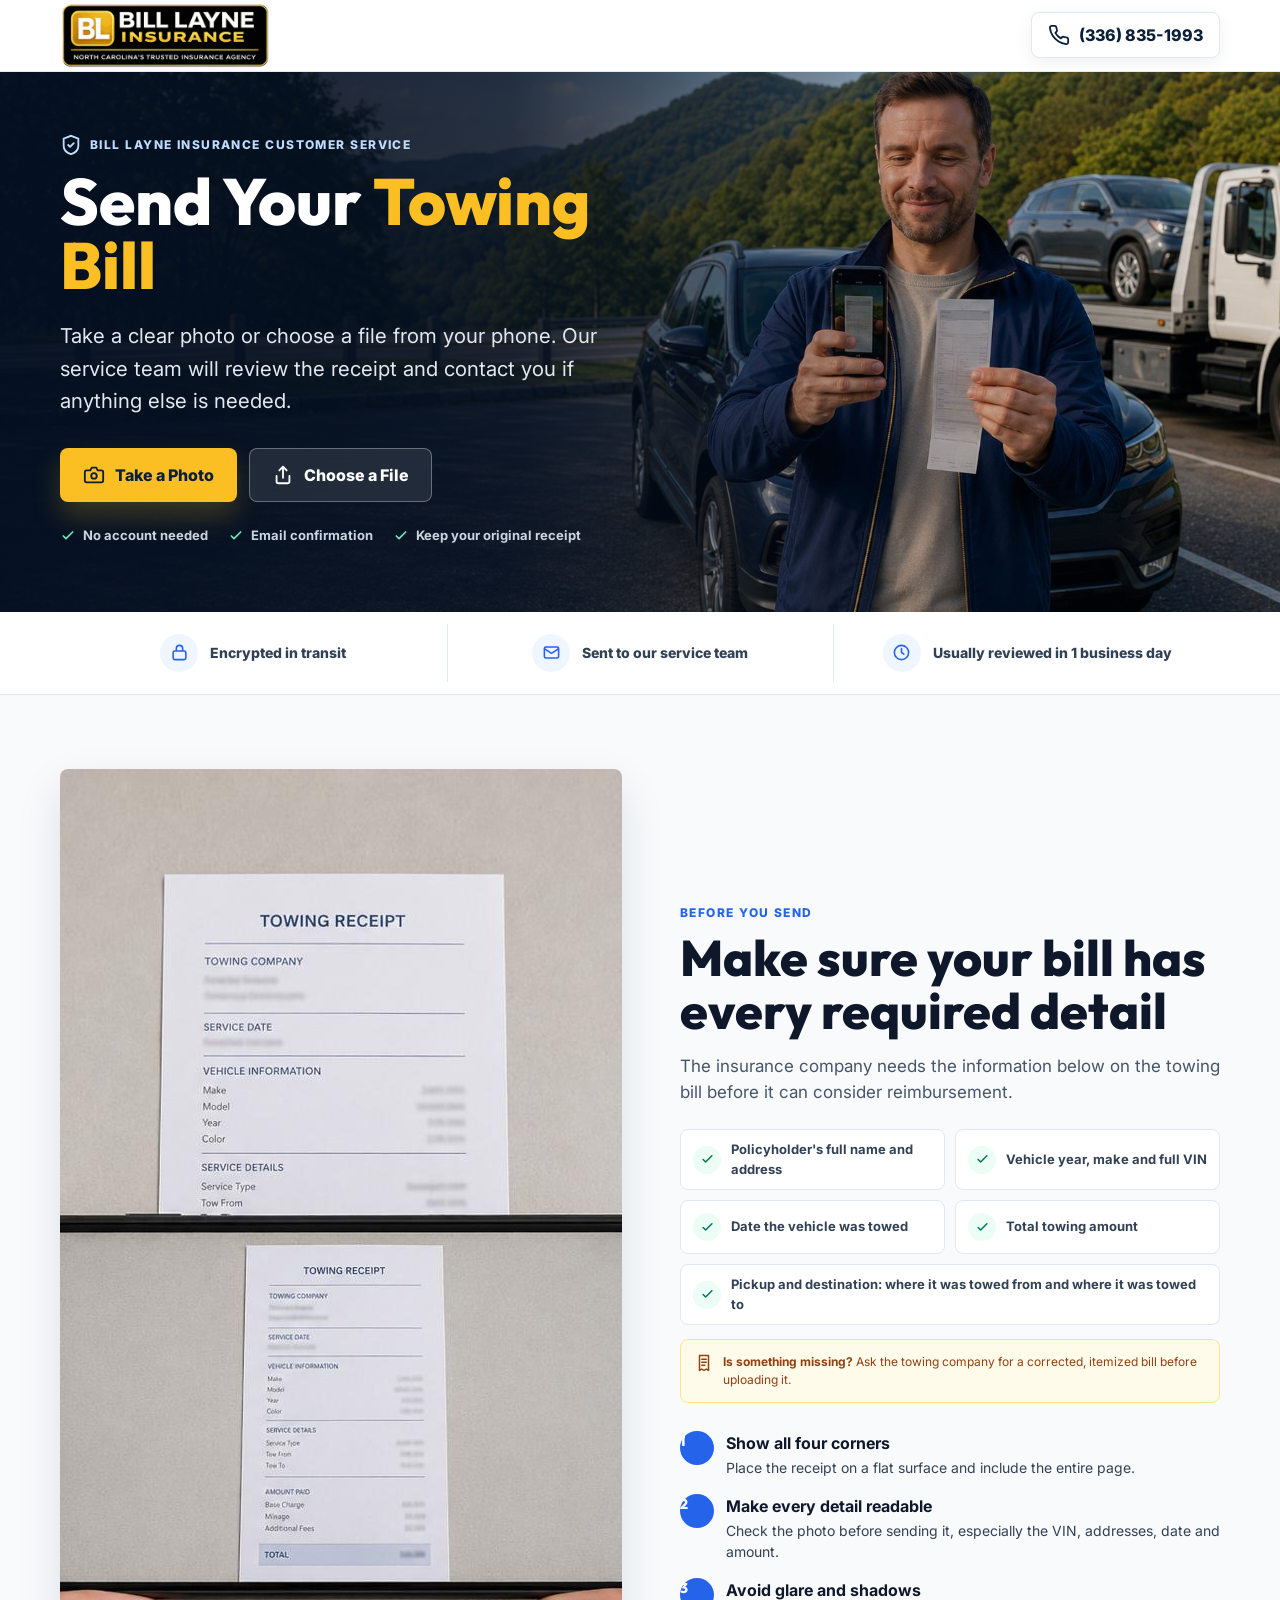
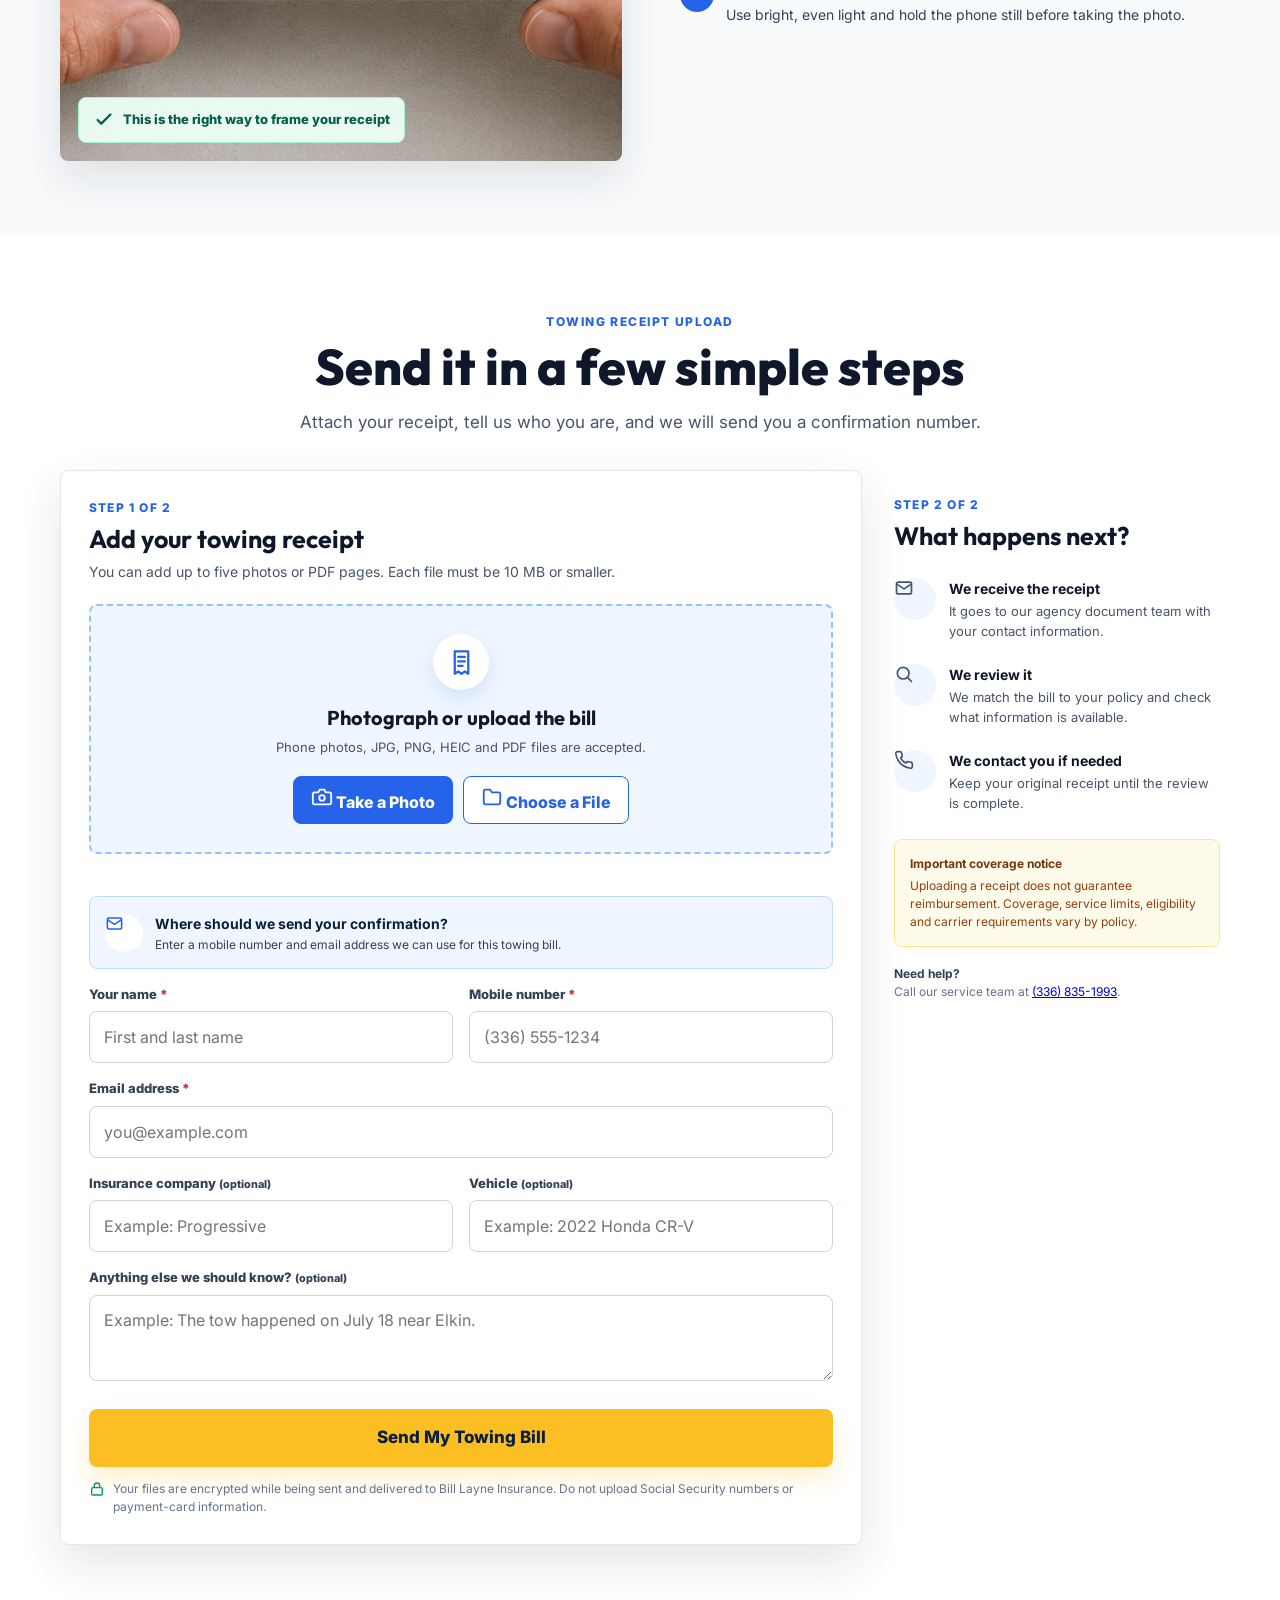
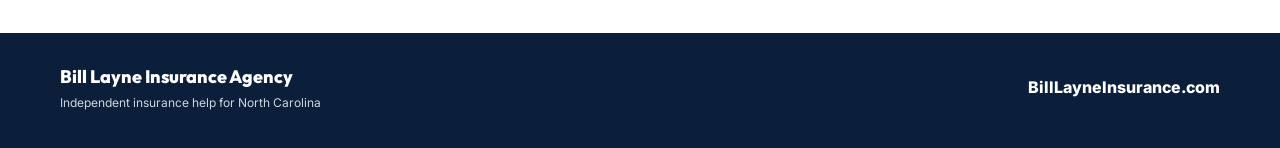
==== towing/index.html @ 33636aaa "Add towing receipt upload page" ====
<!DOCTYPE html>
<html lang="en">
<head>
  <meta charset="UTF-8">
  <meta name="viewport" content="width=device-width, initial-scale=1, viewport-fit=cover">
  <title>Send Your Towing Bill | Bill Layne Insurance</title>
  <meta name="description" content="Take a photo or upload your towing receipt for Bill Layne Insurance to review. No account needed, and you will receive a confirmation number.">
  <meta name="robots" content="noindex,follow">
  <link rel="canonical" href="https://www.sendbilldocs.com/towing/">
  <meta name="theme-color" content="#0b1f3a">
  <meta property="og:title" content="Send Your Towing Bill | Bill Layne Insurance">
  <meta property="og:description" content="Photograph or upload your towing receipt for agency review.">
  <meta property="og:image" content="https://www.sendbilldocs.com/assets/tow-hero-desktop-2026.jpg">
  <meta property="og:url" content="https://www.sendbilldocs.com/towing/">
  <meta property="og:type" content="website">
  <link rel="preconnect" href="https://fonts.googleapis.com">
  <link rel="preconnect" href="https://fonts.gstatic.com" crossorigin>
  <link href="https://fonts.googleapis.com/css2?family=Inter:wght@400;500;600;700;800&family=Outfit:wght@600;700;800&display=swap" rel="stylesheet">
  <link rel="preload" as="image" href="../assets/tow-hero-desktop-2026.jpg" media="(min-width: 721px)">
  <link rel="preload" as="image" href="../assets/tow-hero-mobile-2026.jpg" media="(max-width: 720px)">
  <script async src="https://www.googletagmanager.com/gtag/js?id=G-N37THY37CR"></script>
  <script>
    window.dataLayer = window.dataLayer || [];
    function gtag(){dataLayer.push(arguments);}
    gtag('js', new Date());
    gtag('config', 'G-N37THY37CR', { anonymize_ip: true });
  </script>
  <style>
    :root {
      --navy: #0b1f3a;
      --navy-2: #102f5d;
      --blue: #2563eb;
      --blue-dark: #1d4ed8;
      --blue-soft: #eff6ff;
      --gold: #fbbf24;
      --green: #059669;
      --green-soft: #ecfdf5;
      --red: #dc2626;
      --slate-950: #0f172a;
      --slate-800: #1e293b;
      --slate-700: #334155;
      --slate-600: #475569;
      --slate-500: #64748b;
      --slate-300: #cbd5e1;
      --slate-200: #e2e8f0;
      --slate-100: #f1f5f9;
      --slate-50: #f8fafc;
      --white: #ffffff;
      --radius: 8px;
      --shadow: 0 18px 45px rgba(15, 23, 42, .11);
    }

    * { box-sizing: border-box; }
    html { scroll-behavior: smooth; }
    body {
      margin: 0;
      color: var(--slate-950);
      background: var(--white);
      font-family: Inter, Arial, sans-serif;
      line-height: 1.5;
      -webkit-font-smoothing: antialiased;
    }
    body.is-uploading { overflow: hidden; }
    button, input, textarea { font: inherit; }
    button, a { -webkit-tap-highlight-color: transparent; }
    img { max-width: 100%; }
    .shell { width: min(1160px, calc(100% - 40px)); margin: 0 auto; }
    .icon { width: 22px; height: 22px; flex: 0 0 auto; }
    .eyebrow {
      display: inline-flex;
      align-items: center;
      gap: 8px;
      margin: 0 0 14px;
      color: #bfdbfe;
      font-size: 12px;
      font-weight: 800;
      letter-spacing: .12em;
      text-transform: uppercase;
    }

    .site-header {
      position: relative;
      z-index: 20;
      height: 72px;
      display: flex;
      align-items: center;
      background: rgba(255,255,255,.98);
      border-bottom: 1px solid rgba(226,232,240,.9);
    }
    .header-inner { display: flex; align-items: center; justify-content: space-between; gap: 20px; }
    .brand { display: inline-flex; align-items: center; text-decoration: none; }
    .brand img { display: block; width: 210px; height: auto; }
    .header-help {
      display: inline-flex;
      align-items: center;
      gap: 9px;
      min-height: 46px;
      padding: 0 16px;
      color: var(--navy);
      background: var(--white);
      border: 1px solid var(--slate-200);
      border-radius: var(--radius);
      box-shadow: 0 5px 18px rgba(15,23,42,.06);
      font-weight: 800;
      text-decoration: none;
    }

    .hero {
      position: relative;
      min-height: 520px;
      display: flex;
      align-items: center;
      color: var(--white);
      isolation: isolate;
      overflow: hidden;
      background: var(--navy) url('../assets/tow-hero-desktop-2026.jpg') center center / cover no-repeat;
    }
    .hero::before {
      content: "";
      position: absolute;
      inset: 0;
      z-index: -1;
      background: linear-gradient(90deg, rgba(4,16,35,.94) 0%, rgba(4,16,35,.80) 40%, rgba(4,16,35,.22) 68%, rgba(4,16,35,.06) 100%);
    }
    .hero-copy { width: min(620px, 56%); padding: 62px 0 66px; }
    .hero h1 {
      margin: 0;
      max-width: 620px;
      font-family: Outfit, Inter, sans-serif;
      font-size: clamp(44px, 5.1vw, 72px);
      line-height: .98;
      letter-spacing: 0;
      font-weight: 800;
    }
    .hero h1 span { color: var(--gold); }
    .hero-lead {
      max-width: 590px;
      margin: 22px 0 0;
      color: #e2e8f0;
      font-size: clamp(17px, 1.6vw, 21px);
      line-height: 1.6;
    }
    .hero-actions { display: flex; gap: 12px; flex-wrap: wrap; margin-top: 30px; }
    .button {
      min-height: 54px;
      display: inline-flex;
      align-items: center;
      justify-content: center;
      gap: 10px;
      padding: 0 22px;
      border: 1px solid transparent;
      border-radius: var(--radius);
      font-weight: 800;
      text-decoration: none;
      cursor: pointer;
      transition: transform .18s ease, background .18s ease, box-shadow .18s ease;
    }
    .button:hover { transform: translateY(-2px); }
    .button-primary { color: var(--navy); background: var(--gold); box-shadow: 0 14px 28px rgba(251,191,36,.22); }
    .button-primary:hover { background: #fcd34d; }
    .button-secondary { color: var(--white); background: rgba(255,255,255,.1); border-color: rgba(255,255,255,.32); backdrop-filter: blur(10px); }
    .hero-assurance { display: flex; flex-wrap: wrap; gap: 9px 20px; margin-top: 24px; color: #cbd5e1; font-size: 13px; font-weight: 700; }
    .hero-assurance span { display: inline-flex; align-items: center; gap: 7px; }
    .hero-assurance .icon { width: 16px; height: 16px; color: #6ee7b7; }

    .trust-strip { background: var(--white); border-bottom: 1px solid var(--slate-200); }
    .trust-row { min-height: 82px; display: grid; grid-template-columns: repeat(3, 1fr); align-items: center; }
    .trust-item { display: flex; align-items: center; justify-content: center; gap: 12px; padding: 10px 24px; color: var(--slate-700); font-size: 14px; font-weight: 800; }
    .trust-item + .trust-item { border-left: 1px solid var(--slate-200); }
    .trust-icon { width: 38px; height: 38px; display: grid; place-items: center; color: var(--blue); background: var(--blue-soft); border-radius: 50%; }
    .trust-icon .icon { width: 19px; height: 19px; }

    .guide { padding: 74px 0; background: var(--slate-50); }
    .guide-grid { display: grid; grid-template-columns: 1.02fr .98fr; gap: 58px; align-items: center; }
    .guide-media { position: relative; }
    .guide-media img { display: block; width: 100%; aspect-ratio: 8 / 5; object-fit: cover; border-radius: var(--radius); box-shadow: var(--shadow); }
    .guide-badge { position: absolute; left: 18px; bottom: 18px; display: inline-flex; align-items: center; gap: 8px; padding: 11px 14px; color: #065f46; background: rgba(236,253,245,.96); border: 1px solid #a7f3d0; border-radius: var(--radius); font-weight: 800; font-size: 13px; }
    .section-kicker { margin: 0 0 10px; color: var(--blue); font-size: 12px; font-weight: 800; letter-spacing: .12em; text-transform: uppercase; }
    .section-title { margin: 0; font-family: Outfit, Inter, sans-serif; font-size: clamp(34px, 4vw, 50px); line-height: 1.05; font-weight: 800; letter-spacing: 0; }
    .section-copy { margin: 17px 0 0; color: var(--slate-600); font-size: 17px; }
    .check-list { list-style: none; display: grid; gap: 14px; margin: 26px 0 0; padding: 0; }
    .check-list li { display: grid; grid-template-columns: 34px 1fr; gap: 12px; align-items: start; color: var(--slate-700); }
    .check-number { width: 34px; height: 34px; display: grid; place-items: center; color: var(--white); background: var(--blue); border-radius: 50%; font-family: Outfit, sans-serif; font-weight: 800; }
    .check-list strong { display: block; color: var(--slate-950); font-size: 16px; }
    .check-list span { display: block; margin-top: 2px; font-size: 14px; }
    .receipt-requirements { display: grid; grid-template-columns: 1fr 1fr; gap: 10px; margin: 24px 0 0; }
    .requirement {
      display: grid;
      grid-template-columns: 28px 1fr;
      gap: 10px;
      align-items: center;
      min-height: 54px;
      padding: 10px 12px;
      color: var(--slate-700);
      background: var(--white);
      border: 1px solid var(--slate-200);
      border-radius: var(--radius);
      font-size: 13px;
      font-weight: 700;
    }
    .requirement:last-child { grid-column: 1 / -1; }
    .requirement-check { width: 28px; height: 28px; display: grid; place-items: center; color: #047857; background: var(--green-soft); border-radius: 50%; }
    .requirement-check .icon { width: 15px; height: 15px; }
    .missing-detail-note { display: flex; gap: 10px; align-items: flex-start; margin-top: 14px; padding: 13px 14px; color: #92400e; background: #fffbeb; border: 1px solid #fde68a; border-radius: var(--radius); font-size: 12px; }
    .missing-detail-note .icon { width: 18px; height: 18px; flex: 0 0 auto; margin-top: 1px; }

    .upload-section { padding: 78px 0 88px; background: var(--white); scroll-margin-top: 16px; }
    .upload-heading { max-width: 730px; margin: 0 auto 34px; text-align: center; }
    .upload-layout { display: grid; grid-template-columns: minmax(0, 1fr) 330px; gap: 28px; align-items: start; }
    .upload-card { padding: 28px; background: var(--white); border: 1px solid var(--slate-200); border-radius: var(--radius); box-shadow: var(--shadow); }
    .step-label { margin: 0 0 8px; color: var(--blue); font-size: 12px; font-weight: 800; letter-spacing: .1em; text-transform: uppercase; }
    .upload-card h3, .next-panel h3 { margin: 0; font-family: Outfit, sans-serif; font-size: 25px; line-height: 1.15; }
    .upload-card-intro { margin: 8px 0 22px; color: var(--slate-600); font-size: 14px; }
    .upload-zone {
      position: relative;
      min-height: 228px;
      display: grid;
      place-items: center;
      padding: 28px;
      text-align: center;
      background: var(--blue-soft);
      border: 2px dashed #93c5fd;
      border-radius: var(--radius);
      transition: border-color .18s ease, background .18s ease;
    }
    .upload-zone.is-dragging { border-color: var(--blue); background: #dbeafe; }
    .upload-zone.has-files { background: var(--green-soft); border-color: #6ee7b7; }
    .upload-symbol { width: 56px; height: 56px; display: grid; place-items: center; margin: 0 auto 13px; color: var(--blue); background: var(--white); border-radius: 50%; box-shadow: 0 8px 20px rgba(37,99,235,.14); }
    .upload-symbol .icon { width: 27px; height: 27px; }
    .upload-zone strong { display: block; font-family: Outfit, sans-serif; font-size: 20px; }
    .upload-zone p { margin: 5px 0 0; color: var(--slate-600); font-size: 13px; }
    .upload-buttons { display: flex; justify-content: center; gap: 10px; flex-wrap: wrap; margin-top: 18px; }
    .upload-option { min-height: 48px; padding: 0 17px; border: 1px solid var(--blue); border-radius: var(--radius); color: var(--white); background: var(--blue); font-weight: 800; cursor: pointer; }
    .upload-option.secondary { color: var(--blue); background: var(--white); }
    .native-file { position: absolute; width: 1px; height: 1px; overflow: hidden; clip: rect(0,0,0,0); white-space: nowrap; }
    .file-list { display: grid; gap: 10px; margin-top: 14px; }
    .file-row { display: grid; grid-template-columns: 62px minmax(0,1fr) auto; gap: 12px; align-items: center; padding: 10px; background: var(--slate-50); border: 1px solid var(--slate-200); border-radius: var(--radius); }
    .file-preview { width: 62px; height: 54px; object-fit: cover; background: var(--slate-200); border-radius: 5px; }
    .file-preview.file-generic { display: grid; place-items: center; color: var(--blue); }
    .file-preview.file-generic .icon { width: 25px; height: 25px; }
    .file-info { min-width: 0; }
    .file-name { overflow: hidden; color: var(--slate-800); font-size: 13px; font-weight: 800; text-overflow: ellipsis; white-space: nowrap; }
    .file-size { margin-top: 2px; color: var(--slate-500); font-size: 12px; }
    .remove-file { width: 38px; height: 38px; display: grid; place-items: center; color: var(--red); background: var(--white); border: 1px solid #fecaca; border-radius: var(--radius); cursor: pointer; }
    .remove-file .icon { width: 17px; height: 17px; }
    .field-grid { display: grid; grid-template-columns: 1fr 1fr; gap: 16px; margin-top: 28px; }
    .contact-heading { grid-column: 1 / -1; display: flex; gap: 12px; align-items: center; padding: 14px 15px; color: var(--slate-700); background: var(--blue-soft); border: 1px solid #bfdbfe; border-radius: var(--radius); }
    .contact-heading-icon { width: 38px; height: 38px; display: grid; place-items: center; flex: 0 0 auto; color: var(--blue); background: var(--white); border-radius: 50%; }
    .contact-heading-icon .icon { width: 19px; height: 19px; }
    .contact-heading strong { display: block; color: var(--navy); font-size: 14px; }
    .contact-heading span { display: block; margin-top: 2px; font-size: 12px; }
    .field.wide { grid-column: 1 / -1; }
    .field label { display: block; margin-bottom: 7px; color: var(--slate-700); font-size: 13px; font-weight: 800; }
    .field label span { color: var(--red); }
    .field input, .field textarea {
      width: 100%;
      min-height: 52px;
      padding: 12px 14px;
      color: var(--slate-950);
      background: var(--white);
      border: 1px solid var(--slate-300);
      border-radius: var(--radius);
      font-size: 16px;
      outline: none;
    }
    .field textarea { min-height: 86px; resize: vertical; }
    .field input:focus, .field textarea:focus { border-color: var(--blue); box-shadow: 0 0 0 4px rgba(37,99,235,.12); }
    .field input[aria-invalid="true"] { border-color: var(--red); }
    .field-error { display: none; margin-top: 5px; color: var(--red); font-size: 12px; font-weight: 700; }
    .field-error.show { display: block; }
    .honeypot { position: absolute !important; left: -9999px !important; opacity: 0 !important; pointer-events: none !important; }
    .submit-button { width: 100%; min-height: 58px; margin-top: 22px; color: var(--navy); background: var(--gold); border: 0; border-radius: var(--radius); font-size: 17px; font-weight: 800; cursor: pointer; box-shadow: 0 12px 25px rgba(251,191,36,.23); }
    .submit-button:disabled { opacity: .55; cursor: not-allowed; box-shadow: none; }
    .form-note { display: flex; gap: 8px; align-items: flex-start; margin: 13px 0 0; color: var(--slate-500); font-size: 12px; }
    .form-note .icon { width: 16px; height: 16px; color: var(--green); margin-top: 1px; }
    .next-panel { padding: 26px 0 0 4px; }
    .next-list { display: grid; gap: 20px; margin-top: 25px; }
    .next-item { display: grid; grid-template-columns: 42px 1fr; gap: 13px; }
    .next-icon { width: 42px; height: 42px; display: grid; place-items: center; color: var(--blue); background: var(--blue-soft); border-radius: 50%; }
    .next-icon .icon { width: 20px; height: 20px; }
    .next-item strong { display: block; color: var(--slate-950); font-size: 14px; }
    .next-item span { display: block; margin-top: 3px; color: var(--slate-600); font-size: 13px; }
    .coverage-notice { margin-top: 26px; padding: 15px; color: #92400e; background: #fffbeb; border: 1px solid #fde68a; border-radius: var(--radius); font-size: 12px; }
    .coverage-notice strong { display: block; margin-bottom: 4px; color: #78350f; }
    .privacy-note { margin-top: 18px; color: var(--slate-500); font-size: 12px; }
    .privacy-note strong { color: var(--slate-700); }

    .site-footer { padding: 30px 0 36px; color: #cbd5e1; background: var(--navy); }
    .footer-inner { display: flex; align-items: center; justify-content: space-between; gap: 22px; }
    .footer-brand { color: var(--white); font-family: Outfit, sans-serif; font-size: 18px; font-weight: 800; }
    .footer-meta { margin-top: 4px; font-size: 12px; }
    .footer-link { color: var(--white); font-weight: 800; text-decoration: none; }

    .status-overlay { position: fixed; inset: 0; z-index: 80; display: none; place-items: center; padding: 20px; background: rgba(3,12,28,.82); backdrop-filter: blur(6px); }
    .status-overlay.active { display: grid; }
    .status-card { width: min(500px, 100%); padding: 34px 26px; text-align: center; background: var(--white); border-radius: var(--radius); box-shadow: 0 28px 70px rgba(0,0,0,.3); }
    .status-mark { width: 68px; height: 68px; display: grid; place-items: center; margin: 0 auto 18px; color: var(--white); background: var(--blue); border-radius: 50%; }
    .status-overlay.active .status-mark:not(.success) { animation: statusPulse 1.25s ease-in-out infinite; }
    .status-mark.success { background: var(--green); }
    .status-mark .icon { width: 32px; height: 32px; }
    .status-card h2 { margin: 0; font-family: Outfit, sans-serif; font-size: 30px; }
    .status-card p { margin: 10px 0 0; color: var(--slate-600); }
    .confirmation { display: none; margin: 20px 0 0; padding: 13px; color: var(--slate-700); background: var(--slate-100); border-radius: var(--radius); font-size: 13px; }
    .confirmation strong { display: block; margin-top: 3px; color: var(--navy); font-size: 19px; letter-spacing: .04em; }
    .status-actions { display: none; gap: 10px; margin-top: 20px; }
    .status-actions .button { flex: 1; min-height: 50px; }
    .status-actions .button-secondary { color: var(--blue); background: var(--white); border-color: var(--slate-300); }

    @keyframes statusPulse {
      0%, 100% { transform: scale(1); box-shadow: 0 0 0 0 rgba(37,99,235,.25); }
      50% { transform: scale(1.06); box-shadow: 0 0 0 14px rgba(37,99,235,0); }
    }

    @media (prefers-reduced-motion: reduce) {
      .status-overlay.active .status-mark:not(.success) { animation: none; }
    }

    @media (max-width: 900px) {
      .guide-grid { gap: 34px; }
      .upload-layout { grid-template-columns: minmax(0, 1fr) 280px; }
    }

    @media (max-width: 720px) {
      .shell { width: min(100% - 28px, 620px); }
      .site-header { height: 64px; }
      .brand img { width: 174px; }
      .header-help { width: 44px; min-height: 44px; padding: 0; justify-content: center; }
      .header-help span { display: none; }
      .hero {
        min-height: 548px;
        align-items: flex-end;
        background-image: url('../assets/tow-hero-mobile-2026.jpg');
        background-position: center 34%;
      }
      .hero::before { background: linear-gradient(180deg, rgba(4,16,35,.02) 22%, rgba(4,16,35,.43) 48%, rgba(4,16,35,.96) 78%, rgba(4,16,35,1) 100%); }
      .hero-copy { width: 100%; padding: 234px 0 28px; }
      .eyebrow { margin-bottom: 9px; font-size: 10px; }
      .hero h1 { max-width: 390px; font-size: clamp(38px, 11vw, 48px); line-height: 1; }
      .hero-lead { margin-top: 12px; font-size: 15px; line-height: 1.45; }
      .hero-actions { display: grid; grid-template-columns: 1fr 1fr; gap: 9px; margin-top: 18px; }
      .hero-actions .button { min-height: 50px; padding: 0 10px; font-size: 14px; }
      .hero-assurance { gap: 7px 14px; margin-top: 15px; font-size: 11px; }
      .trust-row { min-height: 72px; }
      .trust-item { padding: 9px 8px; font-size: 10px; line-height: 1.25; text-align: center; }
      .trust-item { flex-direction: column; gap: 5px; }
      .trust-icon { width: 30px; height: 30px; }
      .trust-icon .icon { width: 16px; height: 16px; }
      .guide { padding: 52px 0; }
      .guide-grid { grid-template-columns: 1fr; gap: 31px; }
      .guide-copy { order: -1; }
      .section-title { font-size: 35px; }
      .section-copy { font-size: 15px; }
      .receipt-requirements { grid-template-columns: 1fr; }
      .requirement:last-child { grid-column: auto; }
      .guide-badge { left: 10px; right: 10px; bottom: 10px; justify-content: center; font-size: 11px; }
      .upload-section { padding: 54px 0 66px; }
      .upload-layout { grid-template-columns: 1fr; }
      .upload-card { padding: 20px 16px; }
      .upload-zone { min-height: 248px; padding: 24px 13px; }
      .upload-buttons { display: grid; width: 100%; }
      .upload-option { width: 100%; min-height: 52px; }
      .field-grid { grid-template-columns: 1fr; }
      .field.wide { grid-column: auto; }
      .next-panel { padding: 5px 2px 0; }
      .footer-inner { align-items: flex-start; flex-direction: column; }
      .status-actions { grid-template-columns: 1fr; }
    }

    @media (max-width: 390px) {
      .hero { min-height: 570px; }
      .hero-copy { padding-top: 245px; }
      .hero h1 { font-size: 38px; }
      .hero-actions { grid-template-columns: 1fr; }
      .hero-assurance span:last-child { display: none; }
      .trust-item { font-size: 9px; }
    }

    @media (prefers-reduced-motion: reduce) {
      html { scroll-behavior: auto; }
      *, *::before, *::after { transition-duration: .01ms !important; animation-duration: .01ms !important; animation-iteration-count: 1 !important; }
    }
  </style>
</head>
<body>
  <header class="site-header">
    <div class="shell header-inner">
      <a class="brand" href="https://www.billlayneinsurance.com" aria-label="Bill Layne Insurance home">
        <img src="../assets/bill-layne-logo.png" width="420" height="96" alt="Bill Layne Insurance Agency">
      </a>
      <a class="header-help" href="tel:3368351993" aria-label="Call Bill Layne Insurance at 336-835-1993">
        <svg class="icon" aria-hidden="true"><use href="#i-phone"></use></svg>
        <span>(336) 835-1993</span>
      </a>
    </div>
  </header>

  <main>
    <section class="hero" aria-labelledby="page-title">
      <div class="shell">
        <div class="hero-copy">
          <p class="eyebrow"><svg class="icon" aria-hidden="true"><use href="#i-shield"></use></svg> Bill Layne Insurance customer service</p>
          <h1 id="page-title">Send Your <span>Towing Bill</span></h1>
          <p class="hero-lead">Take a clear photo or choose a file from your phone. Our service team will review the receipt and contact you if anything else is needed.</p>
          <div class="hero-actions">
            <button class="button button-primary" type="button" data-open-camera>
              <svg class="icon" aria-hidden="true"><use href="#i-camera"></use></svg>
              Take a Photo
            </button>
            <button class="button button-secondary" type="button" data-open-files>
              <svg class="icon" aria-hidden="true"><use href="#i-upload"></use></svg>
              Choose a File
            </button>
          </div>
          <div class="hero-assurance" aria-label="Upload benefits">
            <span><svg class="icon" aria-hidden="true"><use href="#i-check"></use></svg>No account needed</span>
            <span><svg class="icon" aria-hidden="true"><use href="#i-check"></use></svg>Email confirmation</span>
            <span><svg class="icon" aria-hidden="true"><use href="#i-check"></use></svg>Keep your original receipt</span>
          </div>
        </div>
      </div>
    </section>

    <section class="trust-strip" aria-label="Service assurances">
      <div class="shell trust-row">
        <div class="trust-item"><span class="trust-icon"><svg class="icon" aria-hidden="true"><use href="#i-lock"></use></svg></span><span>Encrypted in transit</span></div>
        <div class="trust-item"><span class="trust-icon"><svg class="icon" aria-hidden="true"><use href="#i-mail"></use></svg></span><span>Sent to our service team</span></div>
        <div class="trust-item"><span class="trust-icon"><svg class="icon" aria-hidden="true"><use href="#i-clock"></use></svg></span><span>Usually reviewed in 1 business day</span></div>
      </div>
    </section>

    <section class="guide" aria-labelledby="photo-guide-title">
      <div class="shell guide-grid">
        <div class="guide-media">
          <img src="../assets/tow-receipt-photo-guide-2026.jpg" width="1586" height="992" loading="lazy" decoding="async" alt="Phone positioned to photograph an entire towing receipt clearly">
          <div class="guide-badge"><svg class="icon" aria-hidden="true"><use href="#i-check"></use></svg> This is the right way to frame your receipt</div>
        </div>
        <div class="guide-copy">
          <p class="section-kicker">Before you send</p>
          <h2 class="section-title" id="photo-guide-title">Make sure your bill has every required detail</h2>
          <p class="section-copy">The insurance company needs the information below on the towing bill before it can consider reimbursement.</p>
          <div class="receipt-requirements" aria-label="Required towing bill information">
            <div class="requirement"><span class="requirement-check"><svg class="icon" aria-hidden="true"><use href="#i-check"></use></svg></span><span>Policyholder's full name and address</span></div>
            <div class="requirement"><span class="requirement-check"><svg class="icon" aria-hidden="true"><use href="#i-check"></use></svg></span><span>Vehicle year, make and full VIN</span></div>
            <div class="requirement"><span class="requirement-check"><svg class="icon" aria-hidden="true"><use href="#i-check"></use></svg></span><span>Date the vehicle was towed</span></div>
            <div class="requirement"><span class="requirement-check"><svg class="icon" aria-hidden="true"><use href="#i-check"></use></svg></span><span>Total towing amount</span></div>
            <div class="requirement"><span class="requirement-check"><svg class="icon" aria-hidden="true"><use href="#i-check"></use></svg></span><span>Pickup and destination: where it was towed from and where it was towed to</span></div>
          </div>
          <div class="missing-detail-note"><svg class="icon" aria-hidden="true"><use href="#i-receipt"></use></svg><span><strong>Is something missing?</strong> Ask the towing company for a corrected, itemized bill before uploading it.</span></div>
          <ol class="check-list">
            <li><span class="check-number">1</span><span><strong>Show all four corners</strong><span>Place the receipt on a flat surface and include the entire page.</span></span></li>
            <li><span class="check-number">2</span><span><strong>Make every detail readable</strong><span>Check the photo before sending it, especially the VIN, addresses, date and amount.</span></span></li>
            <li><span class="check-number">3</span><span><strong>Avoid glare and shadows</strong><span>Use bright, even light and hold the phone still before taking the photo.</span></span></li>
          </ol>
        </div>
      </div>
    </section>

    <section class="upload-section" id="upload" aria-labelledby="upload-title">
      <div class="shell">
        <div class="upload-heading">
          <p class="section-kicker">Towing receipt upload</p>
          <h2 class="section-title" id="upload-title">Send it in a few simple steps</h2>
          <p class="section-copy">Attach your receipt, tell us who you are, and we will send you a confirmation number.</p>
        </div>

        <div class="upload-layout">
          <form class="upload-card" id="towForm" novalidate>
            <p class="step-label">Step 1 of 2</p>
            <h3>Add your towing receipt</h3>
            <p class="upload-card-intro">You can add up to five photos or PDF pages. Each file must be 10 MB or smaller.</p>

            <div class="upload-zone" id="uploadZone">
              <div>
                <span class="upload-symbol"><svg class="icon" aria-hidden="true"><use href="#i-receipt"></use></svg></span>
                <strong id="uploadHeading">Photograph or upload the bill</strong>
                <p id="uploadDescription">Phone photos, JPG, PNG, HEIC and PDF files are accepted.</p>
                <div class="upload-buttons">
                  <button class="upload-option" type="button" data-open-camera><svg class="icon" aria-hidden="true"><use href="#i-camera"></use></svg> Take a Photo</button>
                  <button class="upload-option secondary" type="button" data-open-files><svg class="icon" aria-hidden="true"><use href="#i-folder"></use></svg> Choose a File</button>
                </div>
              </div>
            </div>
            <input class="native-file" id="cameraInput" type="file" accept="image/*,.heic,.heif,image/heic,image/heif" capture="environment">
            <input class="native-file" id="fileInput" type="file" accept="image/*,.pdf,.heic,.heif,image/heic,image/heif" multiple>
            <div class="file-list" id="fileList" aria-live="polite"></div>
            <div class="field-error" id="fileError">Please take a photo or choose at least one file.</div>

            <div class="field-grid">
              <div class="contact-heading">
                <span class="contact-heading-icon"><svg class="icon" aria-hidden="true"><use href="#i-mail"></use></svg></span>
                <span><strong>Where should we send your confirmation?</strong><span>Enter a mobile number and email address we can use for this towing bill.</span></span>
              </div>
              <div class="field">
                <label for="fullName">Your name <span>*</span></label>
                <input id="fullName" name="fullName" type="text" autocomplete="name" placeholder="First and last name" required>
                <div class="field-error" data-error-for="fullName">Please enter your name.</div>
              </div>
              <div class="field">
                <label for="phone">Mobile number <span>*</span></label>
                <input id="phone" name="phone" type="tel" inputmode="tel" autocomplete="tel" placeholder="(336) 555-1234" required>
                <div class="field-error" data-error-for="phone">Please enter a phone number.</div>
              </div>
              <div class="field wide">
                <label for="email">Email address <span>*</span></label>
                <input id="email" name="email" type="email" inputmode="email" autocomplete="email" placeholder="you@example.com" required>
                <div class="field-error" data-error-for="email">Please enter a valid email address.</div>
              </div>
              <div class="field">
                <label for="carrier">Insurance company <small>(optional)</small></label>
                <input id="carrier" name="carrier" type="text" autocomplete="off" placeholder="Example: Progressive">
              </div>
              <div class="field">
                <label for="vehicle">Vehicle <small>(optional)</small></label>
                <input id="vehicle" name="vehicle" type="text" autocomplete="off" placeholder="Example: 2022 Honda CR-V">
              </div>
              <div class="field wide">
                <label for="notes">Anything else we should know? <small>(optional)</small></label>
                <textarea id="notes" name="notes" placeholder="Example: The tow happened on July 18 near Elkin."></textarea>
              </div>
              <div class="honeypot" aria-hidden="true">
                <label for="website">Leave this field blank</label>
                <input id="website" name="website" type="text" tabindex="-1" autocomplete="off">
              </div>
            </div>

            <button class="submit-button" id="submitButton" type="submit">Send My Towing Bill</button>
            <p class="form-note"><svg class="icon" aria-hidden="true"><use href="#i-lock"></use></svg><span>Your files are encrypted while being sent and delivered to Bill Layne Insurance. Do not upload Social Security numbers or payment-card information.</span></p>
          </form>

          <aside class="next-panel" aria-labelledby="next-title">
            <p class="step-label">Step 2 of 2</p>
            <h3 id="next-title">What happens next?</h3>
            <div class="next-list">
              <div class="next-item"><span class="next-icon"><svg class="icon" aria-hidden="true"><use href="#i-mail"></use></svg></span><span><strong>We receive the receipt</strong><span>It goes to our agency document team with your contact information.</span></span></div>
              <div class="next-item"><span class="next-icon"><svg class="icon" aria-hidden="true"><use href="#i-search"></use></svg></span><span><strong>We review it</strong><span>We match the bill to your policy and check what information is available.</span></span></div>
              <div class="next-item"><span class="next-icon"><svg class="icon" aria-hidden="true"><use href="#i-phone"></use></svg></span><span><strong>We contact you if needed</strong><span>Keep your original receipt until the review is complete.</span></span></div>
            </div>
            <div class="coverage-notice"><strong>Important coverage notice</strong>Uploading a receipt does not guarantee reimbursement. Coverage, service limits, eligibility and carrier requirements vary by policy.</div>
            <p class="privacy-note"><strong>Need help?</strong><br>Call our service team at <a href="tel:3368351993">(336) 835-1993</a>.</p>
          </aside>
        </div>
      </div>
    </section>
  </main>

  <footer class="site-footer">
    <div class="shell footer-inner">
      <div><div class="footer-brand">Bill Layne Insurance Agency</div><div class="footer-meta">Independent insurance help for North Carolina</div></div>
      <a class="footer-link" href="https://www.billlayneinsurance.com">BillLayneInsurance.com</a>
    </div>
  </footer>

  <div class="status-overlay" id="statusOverlay" role="dialog" aria-modal="true" aria-labelledby="statusTitle" aria-live="polite">
    <div class="status-card">
      <span class="status-mark" id="statusMark"><svg class="icon" aria-hidden="true"><use href="#i-upload"></use></svg></span>
      <h2 id="statusTitle">Sending your towing bill</h2>
      <p id="statusText"><strong>Please wait for your confirmation.</strong><br>Do not close or leave this page while your files are being uploaded.</p>
      <div class="confirmation" id="confirmationBox">Your confirmation number<strong id="confirmationNumber"></strong></div>
      <div class="status-actions" id="statusActions">
        <button class="button button-primary" id="closeConfirmation" type="button">Back to Page</button>
        <button class="button button-secondary" id="sendAnother" type="button">Send Another Receipt</button>
        <a class="button button-secondary" href="tel:3368351993">Call Us</a>
      </div>
    </div>
  </div>

  <svg width="0" height="0" style="position:absolute" aria-hidden="true">
    <symbol id="i-phone" viewBox="0 0 24 24"><path d="M22 16.92v3a2 2 0 0 1-2.18 2 19.8 19.8 0 0 1-8.63-3.07 19.5 19.5 0 0 1-6-6A19.8 19.8 0 0 1 2.12 4.18 2 2 0 0 1 4.11 2h3a2 2 0 0 1 2 1.72c.12.9.33 1.78.62 2.63a2 2 0 0 1-.45 2.11L8 9.73a16 16 0 0 0 6 6l1.27-1.27a2 2 0 0 1 2.11-.45c.85.29 1.73.5 2.63.62A2 2 0 0 1 22 16.92Z" fill="none" stroke="currentColor" stroke-width="2" stroke-linecap="round" stroke-linejoin="round"/></symbol>
    <symbol id="i-shield" viewBox="0 0 24 24"><path d="M20 13c0 5-3.5 7.5-8 9-4.5-1.5-8-4-8-9V5l8-3 8 3v8Z" fill="none" stroke="currentColor" stroke-width="2"/><path d="m9 12 2 2 4-4" fill="none" stroke="currentColor" stroke-width="2" stroke-linecap="round" stroke-linejoin="round"/></symbol>
    <symbol id="i-camera" viewBox="0 0 24 24"><path d="M14.5 4 16 7h4a2 2 0 0 1 2 2v9a2 2 0 0 1-2 2H4a2 2 0 0 1-2-2V9a2 2 0 0 1 2-2h4l1.5-3h5Z" fill="none" stroke="currentColor" stroke-width="2" stroke-linejoin="round"/><circle cx="12" cy="13" r="3" fill="none" stroke="currentColor" stroke-width="2"/></symbol>
    <symbol id="i-upload" viewBox="0 0 24 24"><path d="M12 3v12m0-12-4 4m4-4 4 4M5 13v6a2 2 0 0 0 2 2h10a2 2 0 0 0 2-2v-6" fill="none" stroke="currentColor" stroke-width="2" stroke-linecap="round" stroke-linejoin="round"/></symbol>
    <symbol id="i-check" viewBox="0 0 24 24"><path d="m5 12 4 4L19 6" fill="none" stroke="currentColor" stroke-width="2.5" stroke-linecap="round" stroke-linejoin="round"/></symbol>
    <symbol id="i-lock" viewBox="0 0 24 24"><rect x="4" y="10" width="16" height="11" rx="2" fill="none" stroke="currentColor" stroke-width="2"/><path d="M8 10V7a4 4 0 0 1 8 0v3" fill="none" stroke="currentColor" stroke-width="2"/></symbol>
    <symbol id="i-mail" viewBox="0 0 24 24"><rect x="3" y="5" width="18" height="14" rx="2" fill="none" stroke="currentColor" stroke-width="2"/><path d="m3 7 9 6 9-6" fill="none" stroke="currentColor" stroke-width="2" stroke-linejoin="round"/></symbol>
    <symbol id="i-clock" viewBox="0 0 24 24"><circle cx="12" cy="12" r="9" fill="none" stroke="currentColor" stroke-width="2"/><path d="M12 7v5l3 2" fill="none" stroke="currentColor" stroke-width="2" stroke-linecap="round"/></symbol>
    <symbol id="i-receipt" viewBox="0 0 24 24"><path d="M6 2h12v20l-3-2-3 2-3-2-3 2V2Z" fill="none" stroke="currentColor" stroke-width="2" stroke-linejoin="round"/><path d="M9 7h6M9 11h6M9 15h4" fill="none" stroke="currentColor" stroke-width="2" stroke-linecap="round"/></symbol>
    <symbol id="i-folder" viewBox="0 0 24 24"><path d="M3 6a2 2 0 0 1 2-2h5l2 3h7a2 2 0 0 1 2 2v9a2 2 0 0 1-2 2H5a2 2 0 0 1-2-2V6Z" fill="none" stroke="currentColor" stroke-width="2" stroke-linejoin="round"/></symbol>
    <symbol id="i-file" viewBox="0 0 24 24"><path d="M6 2h8l4 4v16H6V2Z" fill="none" stroke="currentColor" stroke-width="2"/><path d="M14 2v5h5" fill="none" stroke="currentColor" stroke-width="2"/></symbol>
    <symbol id="i-trash" viewBox="0 0 24 24"><path d="M4 7h16M9 7V4h6v3m-9 0 1 14h10l1-14M10 11v6m4-6v6" fill="none" stroke="currentColor" stroke-width="2" stroke-linecap="round" stroke-linejoin="round"/></symbol>
    <symbol id="i-search" viewBox="0 0 24 24"><circle cx="11" cy="11" r="7" fill="none" stroke="currentColor" stroke-width="2"/><path d="m16 16 5 5" fill="none" stroke="currentColor" stroke-width="2" stroke-linecap="round"/></symbol>
  </svg>

  <script>
    const GOOGLE_SCRIPT_URL = 'https://script.google.com/macros/s/AKfycbxPiWW8Oo4U2OkTp6Ut38B06JaPVHuH4TnHHZeV6PWOv1kbz-AoYw2VV2qxTqGfU0UI/exec';
    const MAX_FILE_BYTES = 10 * 1024 * 1024;
    const MAX_FILES = 5;
    const PREVIEW_MODE = location.protocol === 'file:' || new URLSearchParams(location.search).get('preview') === '1';
    let selectedFiles = [];
    const formStartedAt = Date.now();

    const form = document.getElementById('towForm');
    const cameraInput = document.getElementById('cameraInput');
    const fileInput = document.getElementById('fileInput');
    const uploadZone = document.getElementById('uploadZone');
    const fileList = document.getElementById('fileList');
    const fileError = document.getElementById('fileError');
    const submitButton = document.getElementById('submitButton');

    function trackEvent(name, params) {
      if (typeof gtag === 'function') gtag('event', name, params || {});
    }

    document.querySelectorAll('[data-open-camera]').forEach(function(button) {
      button.addEventListener('click', function() {
        trackEvent('tow_camera_open');
        cameraInput.click();
      });
    });

    document.querySelectorAll('[data-open-files]').forEach(function(button) {
      button.addEventListener('click', function() {
        trackEvent('tow_file_picker_open');
        fileInput.click();
      });
    });

    cameraInput.addEventListener('change', function() {
      addFiles(cameraInput.files, 'camera');
      cameraInput.value = '';
    });
    fileInput.addEventListener('change', function() {
      addFiles(fileInput.files, 'file_picker');
      fileInput.value = '';
    });

    ['dragenter', 'dragover'].forEach(function(eventName) {
      uploadZone.addEventListener(eventName, function(event) {
        event.preventDefault();
        uploadZone.classList.add('is-dragging');
      });
    });
    ['dragleave', 'drop'].forEach(function(eventName) {
      uploadZone.addEventListener(eventName, function(event) {
        event.preventDefault();
        uploadZone.classList.remove('is-dragging');
      });
    });
    uploadZone.addEventListener('drop', function(event) { addFiles(event.dataTransfer.files, 'drag_drop'); });

    function addFiles(fileCollection, method) {
      const incoming = Array.from(fileCollection || []);
      if (!incoming.length) return;
      let rejected = '';

      incoming.forEach(function(file) {
        if (selectedFiles.length >= MAX_FILES) {
          rejected = 'You can send up to five files at a time.';
          return;
        }
        if (file.size > MAX_FILE_BYTES) {
          rejected = file.name + ' is larger than 10 MB.';
          return;
        }
        const duplicate = selectedFiles.some(function(existing) {
          return existing.name === file.name && existing.size === file.size && existing.lastModified === file.lastModified;
        });
        if (!duplicate) selectedFiles.push(file);
      });

      fileError.textContent = rejected || '';
      fileError.classList.toggle('show', Boolean(rejected));
      trackEvent('tow_file_selected', { method: method, file_count: selectedFiles.length });
      renderFiles();
      document.getElementById('upload').scrollIntoView({ behavior: 'smooth', block: 'start' });
    }

    function renderFiles() {
      fileList.innerHTML = '';
      uploadZone.classList.toggle('has-files', selectedFiles.length > 0);
      document.getElementById('uploadHeading').textContent = selectedFiles.length ? selectedFiles.length + (selectedFiles.length === 1 ? ' file ready' : ' files ready') : 'Photograph or upload the bill';
      document.getElementById('uploadDescription').textContent = selectedFiles.length ? 'Review the previews below or add another page.' : 'Phone photos, JPG, PNG, HEIC and PDF files are accepted.';

      selectedFiles.forEach(function(file, index) {
        const row = document.createElement('div');
        row.className = 'file-row';
        const isImage = file.type.startsWith('image/') && !/heic|heif/i.test(file.type + file.name);
        let preview;
        if (isImage) {
          preview = document.createElement('img');
          preview.className = 'file-preview';
          preview.alt = 'Preview of ' + file.name;
          preview.src = URL.createObjectURL(file);
          preview.onload = function() { URL.revokeObjectURL(preview.src); };
        } else {
          preview = document.createElement('span');
          preview.className = 'file-preview file-generic';
          preview.innerHTML = '<svg class="icon" aria-hidden="true"><use href="#i-file"></use></svg>';
        }
        const info = document.createElement('div');
        info.className = 'file-info';
        const safeName = document.createElement('div');
        safeName.className = 'file-name';
        safeName.textContent = file.name;
        const size = document.createElement('div');
        size.className = 'file-size';
        size.textContent = formatFileSize(file.size);
        info.append(safeName, size);
        const remove = document.createElement('button');
        remove.type = 'button';
        remove.className = 'remove-file';
        remove.setAttribute('aria-label', 'Remove ' + file.name);
        remove.innerHTML = '<svg class="icon" aria-hidden="true"><use href="#i-trash"></use></svg>';
        remove.addEventListener('click', function() {
          selectedFiles.splice(index, 1);
          renderFiles();
        });
        row.append(preview, info, remove);
        fileList.append(row);
      });
    }

    function formatFileSize(bytes) {
      if (bytes < 1024 * 1024) return Math.max(1, Math.round(bytes / 1024)) + ' KB';
      return (bytes / (1024 * 1024)).toFixed(1) + ' MB';
    }

    document.getElementById('phone').addEventListener('input', function(event) {
      const digits = event.target.value.replace(/\D/g, '').slice(0, 10);
      if (digits.length >= 7) event.target.value = '(' + digits.slice(0,3) + ') ' + digits.slice(3,6) + '-' + digits.slice(6);
      else if (digits.length >= 4) event.target.value = '(' + digits.slice(0,3) + ') ' + digits.slice(3);
      else event.target.value = digits;
    });

    function validateForm() {
      let valid = true;
      fileError.classList.remove('show');
      if (!selectedFiles.length) {
        fileError.textContent = 'Please take a photo or choose at least one file.';
        fileError.classList.add('show');
        valid = false;
      }

      ['fullName', 'phone', 'email'].forEach(function(id) {
        const input = document.getElementById(id);
        const error = document.querySelector('[data-error-for="' + id + '"]');
        let fieldValid = input.value.trim().length > 0;
        if (id === 'email') fieldValid = /^[^\s@]+@[^\s@]+\.[^\s@]+$/.test(input.value.trim());
        if (id === 'phone') fieldValid = input.value.replace(/\D/g, '').length >= 10;
        input.setAttribute('aria-invalid', fieldValid ? 'false' : 'true');
        error.classList.toggle('show', !fieldValid);
        if (!fieldValid) valid = false;
      });
      return valid;
    }

    function fileToBase64(file) {
      return new Promise(function(resolve, reject) {
        const reader = new FileReader();
        reader.onload = function() { resolve(String(reader.result).split(',')[1]); };
        reader.onerror = reject;
        reader.readAsDataURL(file);
      });
    }

    function confirmationNumber() {
      const now = new Date();
      const date = String(now.getFullYear()).slice(-2) + String(now.getMonth() + 1).padStart(2, '0') + String(now.getDate()).padStart(2, '0');
      return 'TOW-' + date + '-' + Math.random().toString(36).slice(2, 6).toUpperCase();
    }

    function showStatus() {
      const mark = document.getElementById('statusMark');
      mark.classList.remove('success');
      mark.innerHTML = '<svg class="icon" aria-hidden="true"><use href="#i-upload"></use></svg>';
      document.getElementById('statusTitle').textContent = 'Sending your towing bill';
      document.getElementById('statusText').innerHTML = '<strong>Please wait for your confirmation.</strong><br>Do not close or leave this page while your files are being uploaded.';
      document.getElementById('confirmationBox').style.display = 'none';
      document.getElementById('statusActions').style.display = 'none';
      form.setAttribute('aria-busy', 'true');
      document.body.classList.add('is-uploading');
      document.getElementById('statusOverlay').classList.add('active');
    }

    function showSuccess(reference) {
      const mark = document.getElementById('statusMark');
      mark.classList.add('success');
      mark.innerHTML = '<svg class="icon" aria-hidden="true"><use href="#i-check"></use></svg>';
      document.getElementById('statusTitle').textContent = PREVIEW_MODE ? 'Preview submission complete' : 'We received your towing bill';
      document.getElementById('statusText').textContent = PREVIEW_MODE ? 'No files were sent because this page is running locally.' : 'A confirmation email is on its way. Keep your original receipt while our team reviews the request.';
      document.getElementById('confirmationNumber').textContent = reference;
      document.getElementById('confirmationBox').style.display = 'block';
      document.getElementById('statusActions').style.display = 'grid';
      form.setAttribute('aria-busy', 'false');
      trackEvent('tow_upload_success', { preview_mode: PREVIEW_MODE });
    }

    form.addEventListener('submit', async function(event) {
      event.preventDefault();
      if (!validateForm()) {
        trackEvent('tow_upload_validation_error');
        const firstError = document.querySelector('[aria-invalid="true"]');
        if (firstError) firstError.scrollIntoView({ behavior: 'smooth', block: 'center' });
        else uploadZone.scrollIntoView({ behavior: 'smooth', block: 'center' });
        return;
      }
      if (document.getElementById('website').value || Date.now() - formStartedAt < 1800) return;

      submitButton.disabled = true;
      showStatus();
      const reference = confirmationNumber();
      trackEvent('tow_upload_submit', { file_count: selectedFiles.length });

      try {
        if (!PREVIEW_MODE) {
          const files = [];
          for (const file of selectedFiles) {
            files.push({ name: file.name, type: file.type, size: file.size, data: await fileToBase64(file) });
          }
          const carrier = document.getElementById('carrier').value.trim();
          const vehicle = document.getElementById('vehicle').value.trim();
          const customerNotes = document.getElementById('notes').value.trim();
          const notes = [carrier ? 'Insurance company: ' + carrier : '', vehicle ? 'Vehicle: ' + vehicle : '', customerNotes].filter(Boolean).join('\n');
          const payload = {
            name: document.getElementById('fullName').value.trim(),
            email: document.getElementById('email').value.trim(),
            phone: document.getElementById('phone').value.trim(),
            docType: 'Tow Bill',
            notes: notes,
            confirmationNumber: reference,
            files: files,
            timestamp: new Date().toISOString()
          };
          await fetch(GOOGLE_SCRIPT_URL, {
            method: 'POST',
            mode: 'no-cors',
            headers: { 'Content-Type': 'text/plain' },
            body: JSON.stringify(payload)
          });
        } else {
          await new Promise(function(resolve) { setTimeout(resolve, 850); });
        }
        showSuccess(reference);
      } catch (error) {
        console.error(error);
        trackEvent('tow_upload_error');
        document.body.classList.remove('is-uploading');
        document.getElementById('statusOverlay').classList.remove('active');
        form.setAttribute('aria-busy', 'false');
        submitButton.disabled = false;
        alert('We could not send the towing bill. Please try again or call (336) 835-1993.');
      }
    });

    document.getElementById('sendAnother').addEventListener('click', function() {
      selectedFiles = [];
      form.reset();
      renderFiles();
      submitButton.disabled = false;
      document.body.classList.remove('is-uploading');
      document.getElementById('statusOverlay').classList.remove('active');
      form.setAttribute('aria-busy', 'false');
      document.getElementById('statusMark').classList.remove('success');
      document.getElementById('statusMark').innerHTML = '<svg class="icon" aria-hidden="true"><use href="#i-upload"></use></svg>';
      document.getElementById('confirmationBox').style.display = 'none';
      document.getElementById('statusActions').style.display = 'none';
      document.getElementById('upload').scrollIntoView({ behavior: 'smooth', block: 'start' });
    });

    document.getElementById('closeConfirmation').addEventListener('click', function() {
      document.body.classList.remove('is-uploading');
      document.getElementById('statusOverlay').classList.remove('active');
      window.scrollTo({ top: 0, behavior: 'smooth' });
    });
  </script>
</body>
</html>
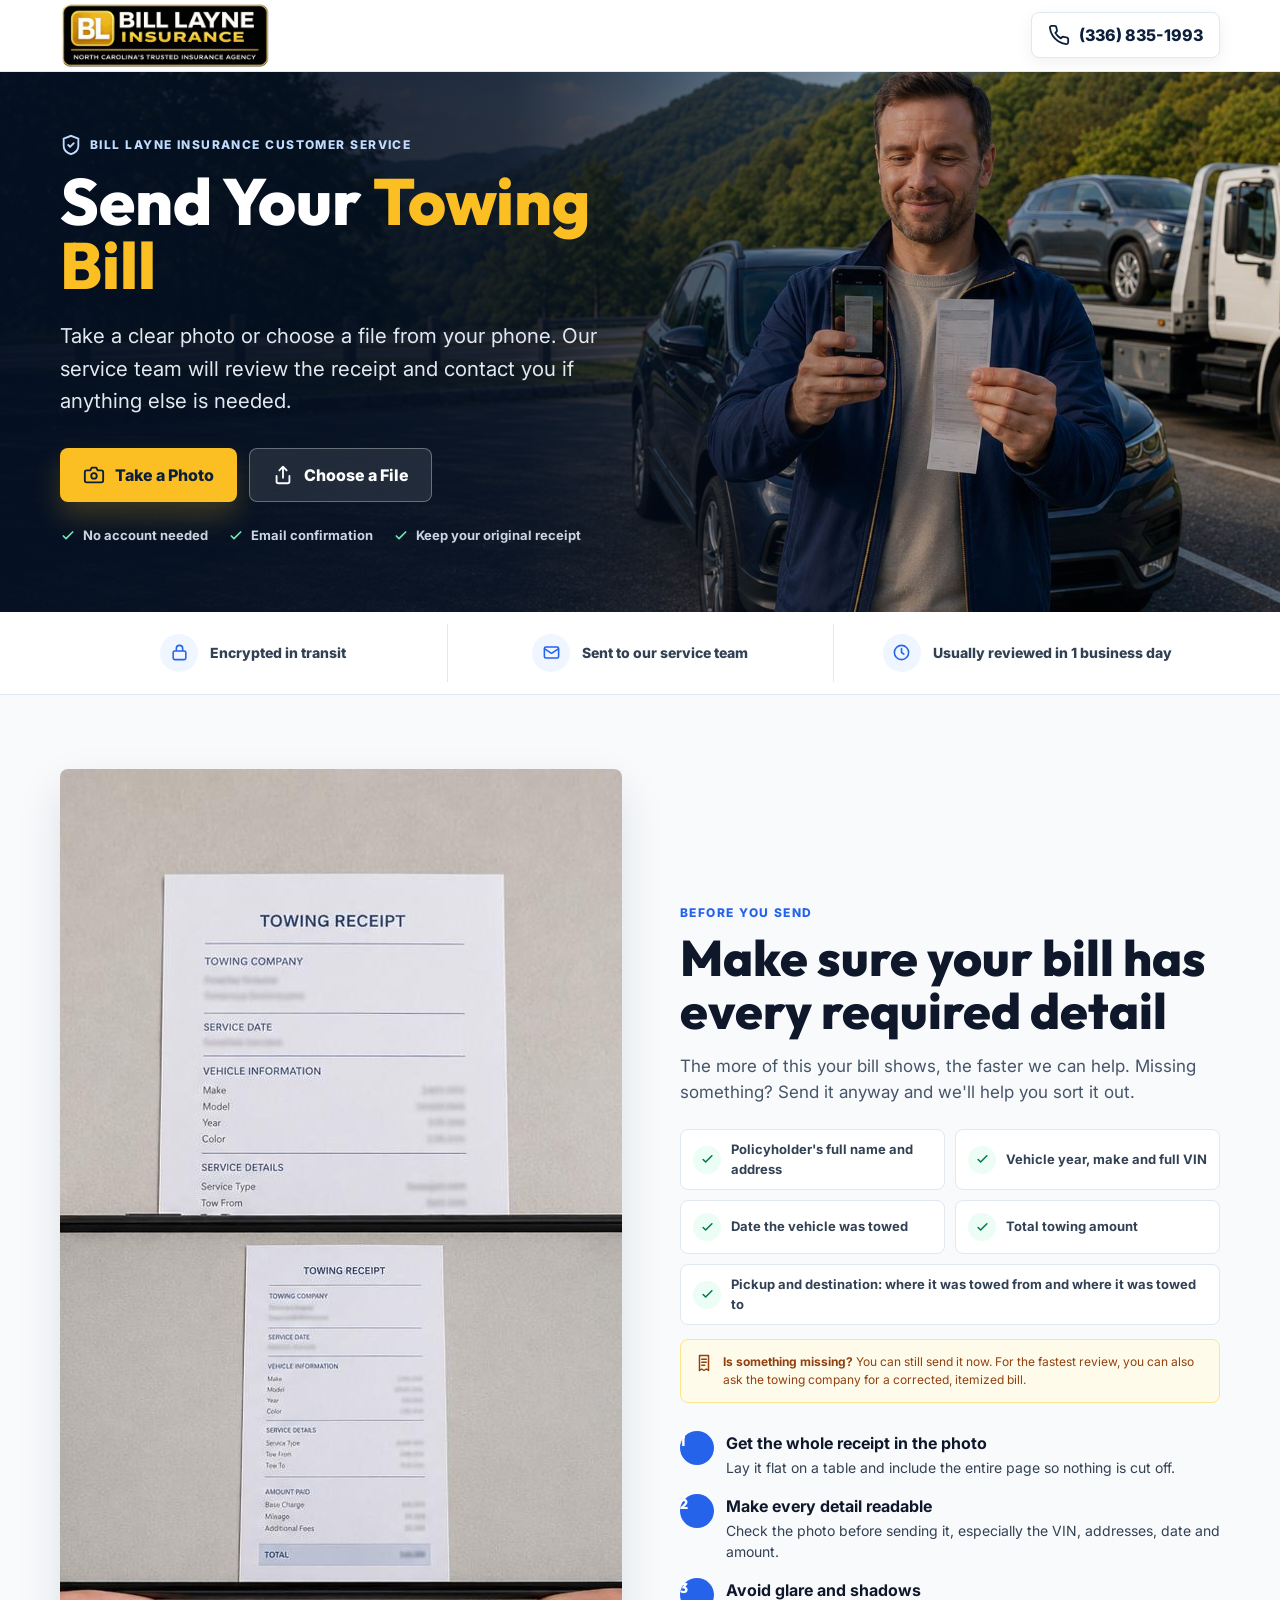
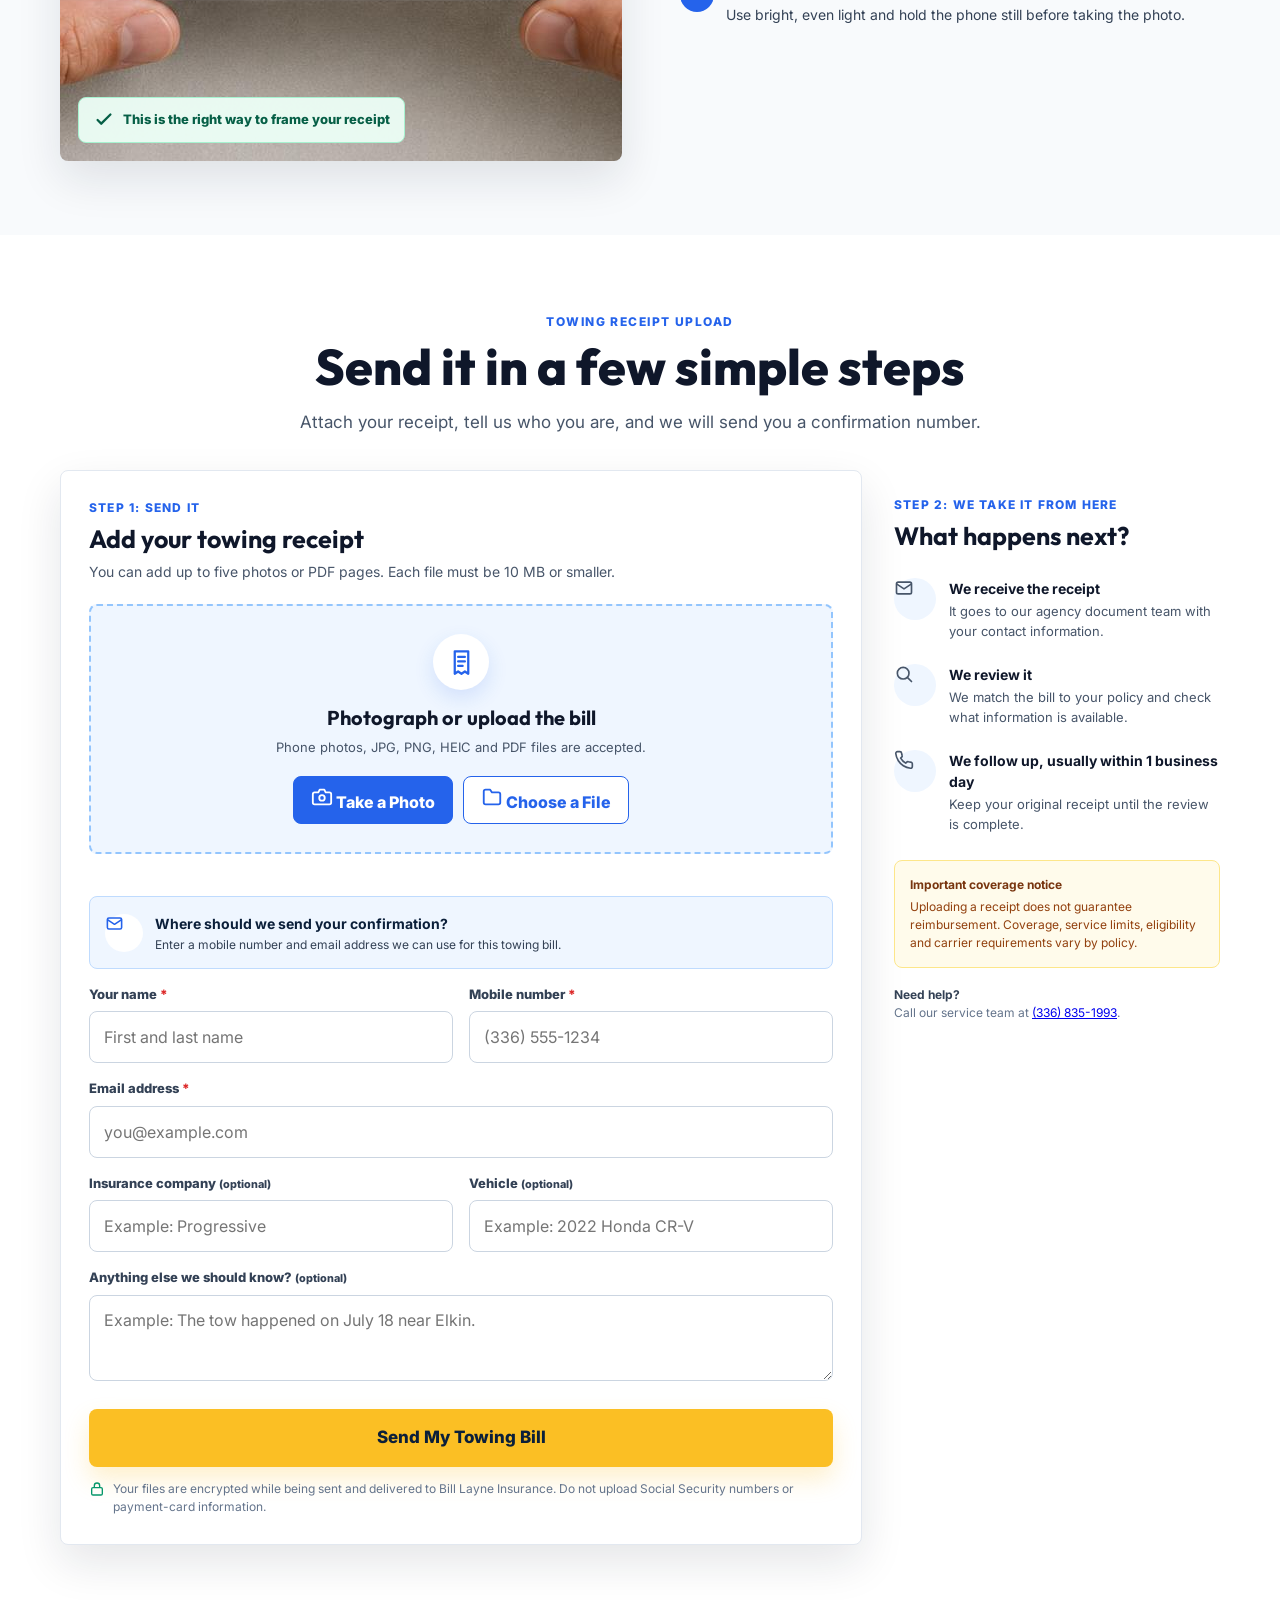
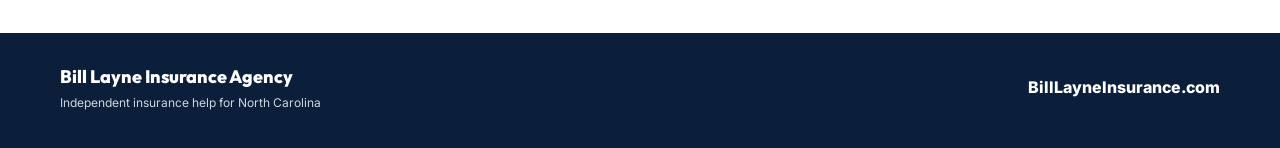
==== commit a9d39f0b: "Towing page: mobile-legible trust strip + warmer directions Mobile: - Trust strip was crammed 3-acro" ====
--- a/towing/index.html
+++ b/towing/index.html
@@ -335,16 +335,16 @@
       .hero::before { background: linear-gradient(180deg, rgba(4,16,35,.02) 22%, rgba(4,16,35,.43) 48%, rgba(4,16,35,.96) 78%, rgba(4,16,35,1) 100%); }
       .hero-copy { width: 100%; padding: 234px 0 28px; }
       .eyebrow { margin-bottom: 9px; font-size: 10px; }
-      .hero h1 { max-width: 390px; font-size: clamp(38px, 11vw, 48px); line-height: 1; }
+      .hero h1 { max-width: 390px; font-size: clamp(38px, 11vw, 48px); line-height: 1.05; }
       .hero-lead { margin-top: 12px; font-size: 15px; line-height: 1.45; }
       .hero-actions { display: grid; grid-template-columns: 1fr 1fr; gap: 9px; margin-top: 18px; }
       .hero-actions .button { min-height: 50px; padding: 0 10px; font-size: 14px; }
       .hero-assurance { gap: 7px 14px; margin-top: 15px; font-size: 11px; }
-      .trust-row { min-height: 72px; }
-      .trust-item { padding: 9px 8px; font-size: 10px; line-height: 1.25; text-align: center; }
-      .trust-item { flex-direction: column; gap: 5px; }
-      .trust-icon { width: 30px; height: 30px; }
-      .trust-icon .icon { width: 16px; height: 16px; }
+      .trust-row { grid-template-columns: 1fr; min-height: 0; padding: 6px 0; }
+      .trust-item { flex-direction: row; justify-content: flex-start; gap: 12px; padding: 12px 6px; font-size: 13px; line-height: 1.35; text-align: left; }
+      .trust-item + .trust-item { border-left: 0; border-top: 1px solid var(--slate-200); }
+      .trust-icon { width: 34px; height: 34px; }
+      .trust-icon .icon { width: 17px; height: 17px; }
       .guide { padding: 52px 0; }
       .guide-grid { grid-template-columns: 1fr; gap: 31px; }
       .guide-copy { order: -1; }
@@ -371,8 +371,6 @@
       .hero-copy { padding-top: 245px; }
       .hero h1 { font-size: 38px; }
       .hero-actions { grid-template-columns: 1fr; }
-      .hero-assurance span:last-child { display: none; }
-      .trust-item { font-size: 9px; }
     }
 
     @media (prefers-reduced-motion: reduce) {
@@ -437,7 +435,7 @@
         <div class="guide-copy">
           <p class="section-kicker">Before you send</p>
           <h2 class="section-title" id="photo-guide-title">Make sure your bill has every required detail</h2>
-          <p class="section-copy">The insurance company needs the information below on the towing bill before it can consider reimbursement.</p>
+          <p class="section-copy">The more of this your bill shows, the faster we can help. Missing something? Send it anyway and we'll help you sort it out.</p>
           <div class="receipt-requirements" aria-label="Required towing bill information">
             <div class="requirement"><span class="requirement-check"><svg class="icon" aria-hidden="true"><use href="#i-check"></use></svg></span><span>Policyholder's full name and address</span></div>
             <div class="requirement"><span class="requirement-check"><svg class="icon" aria-hidden="true"><use href="#i-check"></use></svg></span><span>Vehicle year, make and full VIN</span></div>
@@ -445,9 +443,9 @@
             <div class="requirement"><span class="requirement-check"><svg class="icon" aria-hidden="true"><use href="#i-check"></use></svg></span><span>Total towing amount</span></div>
             <div class="requirement"><span class="requirement-check"><svg class="icon" aria-hidden="true"><use href="#i-check"></use></svg></span><span>Pickup and destination: where it was towed from and where it was towed to</span></div>
           </div>
-          <div class="missing-detail-note"><svg class="icon" aria-hidden="true"><use href="#i-receipt"></use></svg><span><strong>Is something missing?</strong> Ask the towing company for a corrected, itemized bill before uploading it.</span></div>
+          <div class="missing-detail-note"><svg class="icon" aria-hidden="true"><use href="#i-receipt"></use></svg><span><strong>Is something missing?</strong> You can still send it now. For the fastest review, you can also ask the towing company for a corrected, itemized bill.</span></div>
           <ol class="check-list">
-            <li><span class="check-number">1</span><span><strong>Show all four corners</strong><span>Place the receipt on a flat surface and include the entire page.</span></span></li>
+            <li><span class="check-number">1</span><span><strong>Get the whole receipt in the photo</strong><span>Lay it flat on a table and include the entire page so nothing is cut off.</span></span></li>
             <li><span class="check-number">2</span><span><strong>Make every detail readable</strong><span>Check the photo before sending it, especially the VIN, addresses, date and amount.</span></span></li>
             <li><span class="check-number">3</span><span><strong>Avoid glare and shadows</strong><span>Use bright, even light and hold the phone still before taking the photo.</span></span></li>
           </ol>
@@ -465,7 +463,7 @@
 
         <div class="upload-layout">
           <form class="upload-card" id="towForm" novalidate>
-            <p class="step-label">Step 1 of 2</p>
+            <p class="step-label">Step 1: Send it</p>
             <h3>Add your towing receipt</h3>
             <p class="upload-card-intro">You can add up to five photos or PDF pages. Each file must be 10 MB or smaller.</p>
 
@@ -528,12 +526,12 @@
           </form>
 
           <aside class="next-panel" aria-labelledby="next-title">
-            <p class="step-label">Step 2 of 2</p>
+            <p class="step-label">Step 2: We take it from here</p>
             <h3 id="next-title">What happens next?</h3>
             <div class="next-list">
               <div class="next-item"><span class="next-icon"><svg class="icon" aria-hidden="true"><use href="#i-mail"></use></svg></span><span><strong>We receive the receipt</strong><span>It goes to our agency document team with your contact information.</span></span></div>
               <div class="next-item"><span class="next-icon"><svg class="icon" aria-hidden="true"><use href="#i-search"></use></svg></span><span><strong>We review it</strong><span>We match the bill to your policy and check what information is available.</span></span></div>
-              <div class="next-item"><span class="next-icon"><svg class="icon" aria-hidden="true"><use href="#i-phone"></use></svg></span><span><strong>We contact you if needed</strong><span>Keep your original receipt until the review is complete.</span></span></div>
+              <div class="next-item"><span class="next-icon"><svg class="icon" aria-hidden="true"><use href="#i-phone"></use></svg></span><span><strong>We follow up, usually within 1 business day</strong><span>Keep your original receipt until the review is complete.</span></span></div>
             </div>
             <div class="coverage-notice"><strong>Important coverage notice</strong>Uploading a receipt does not guarantee reimbursement. Coverage, service limits, eligibility and carrier requirements vary by policy.</div>
             <p class="privacy-note"><strong>Need help?</strong><br>Call our service team at <a href="tel:3368351993">(336) 835-1993</a>.</p>
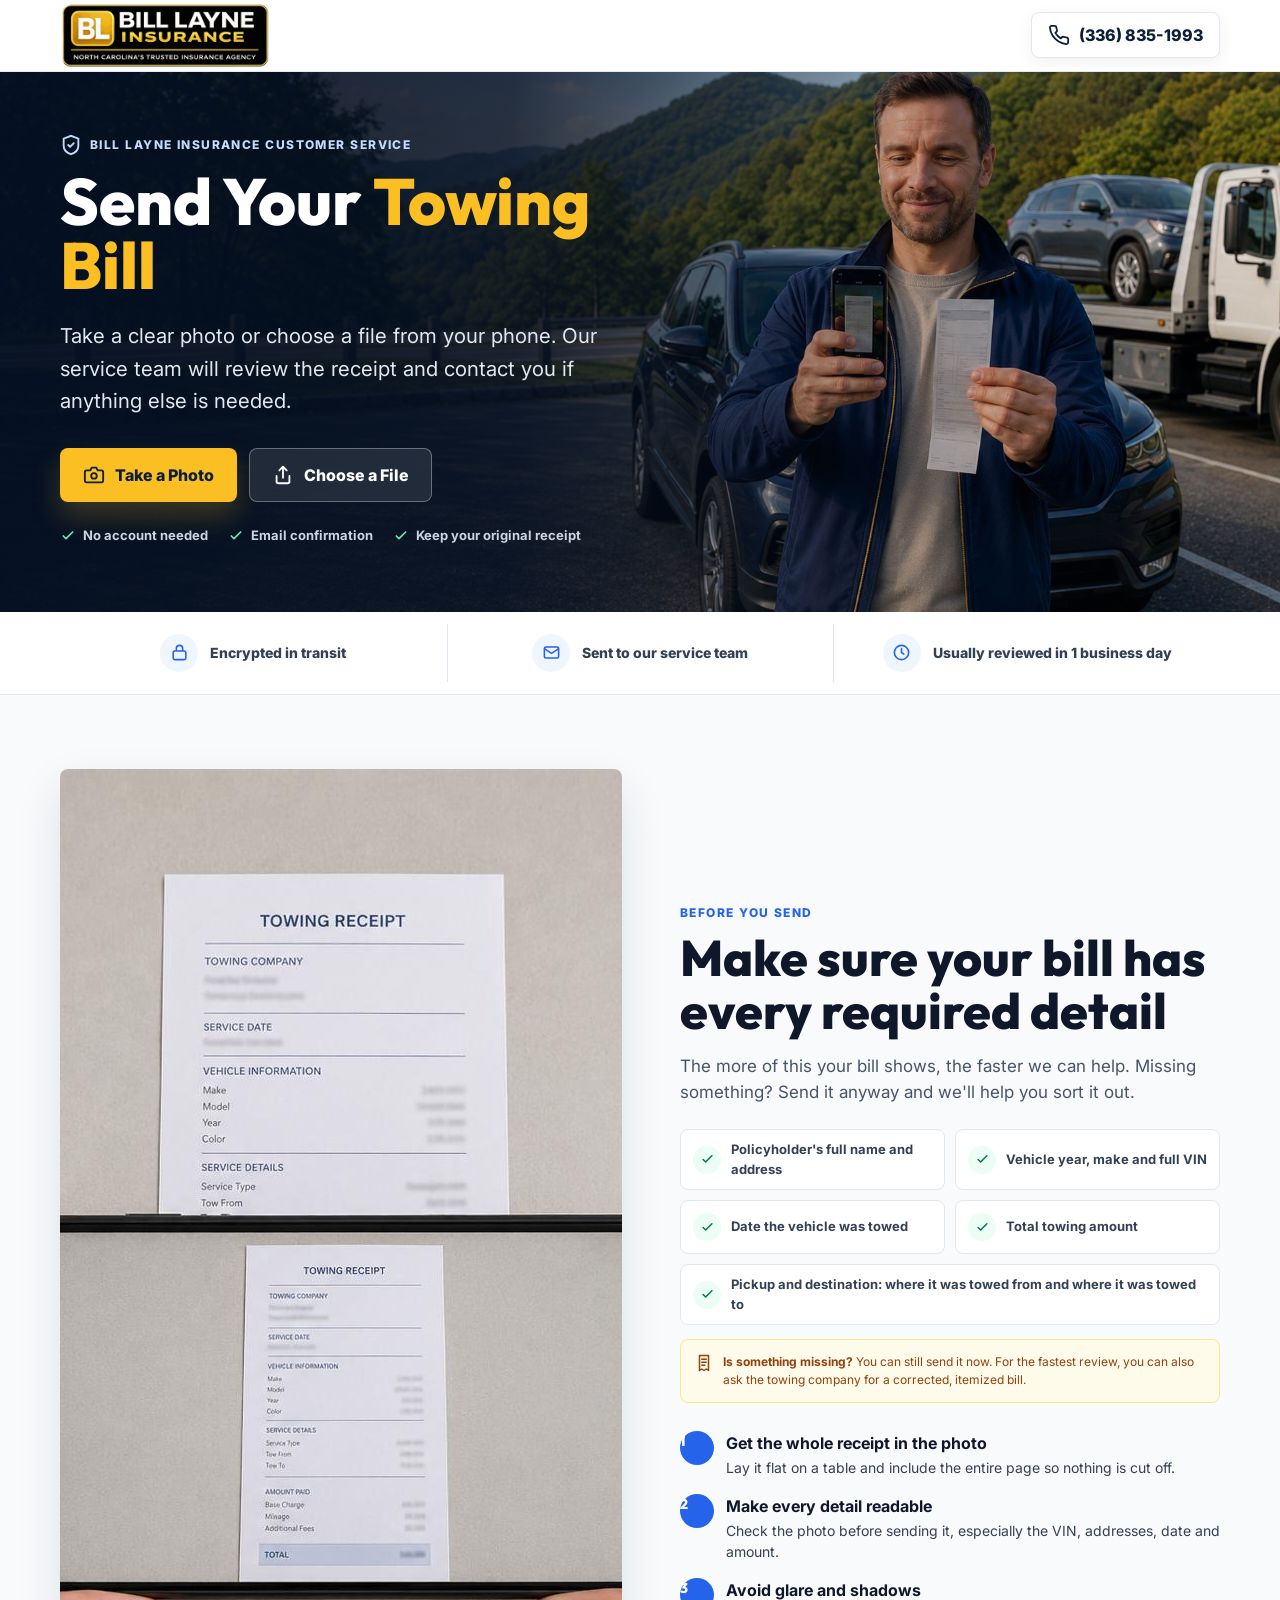
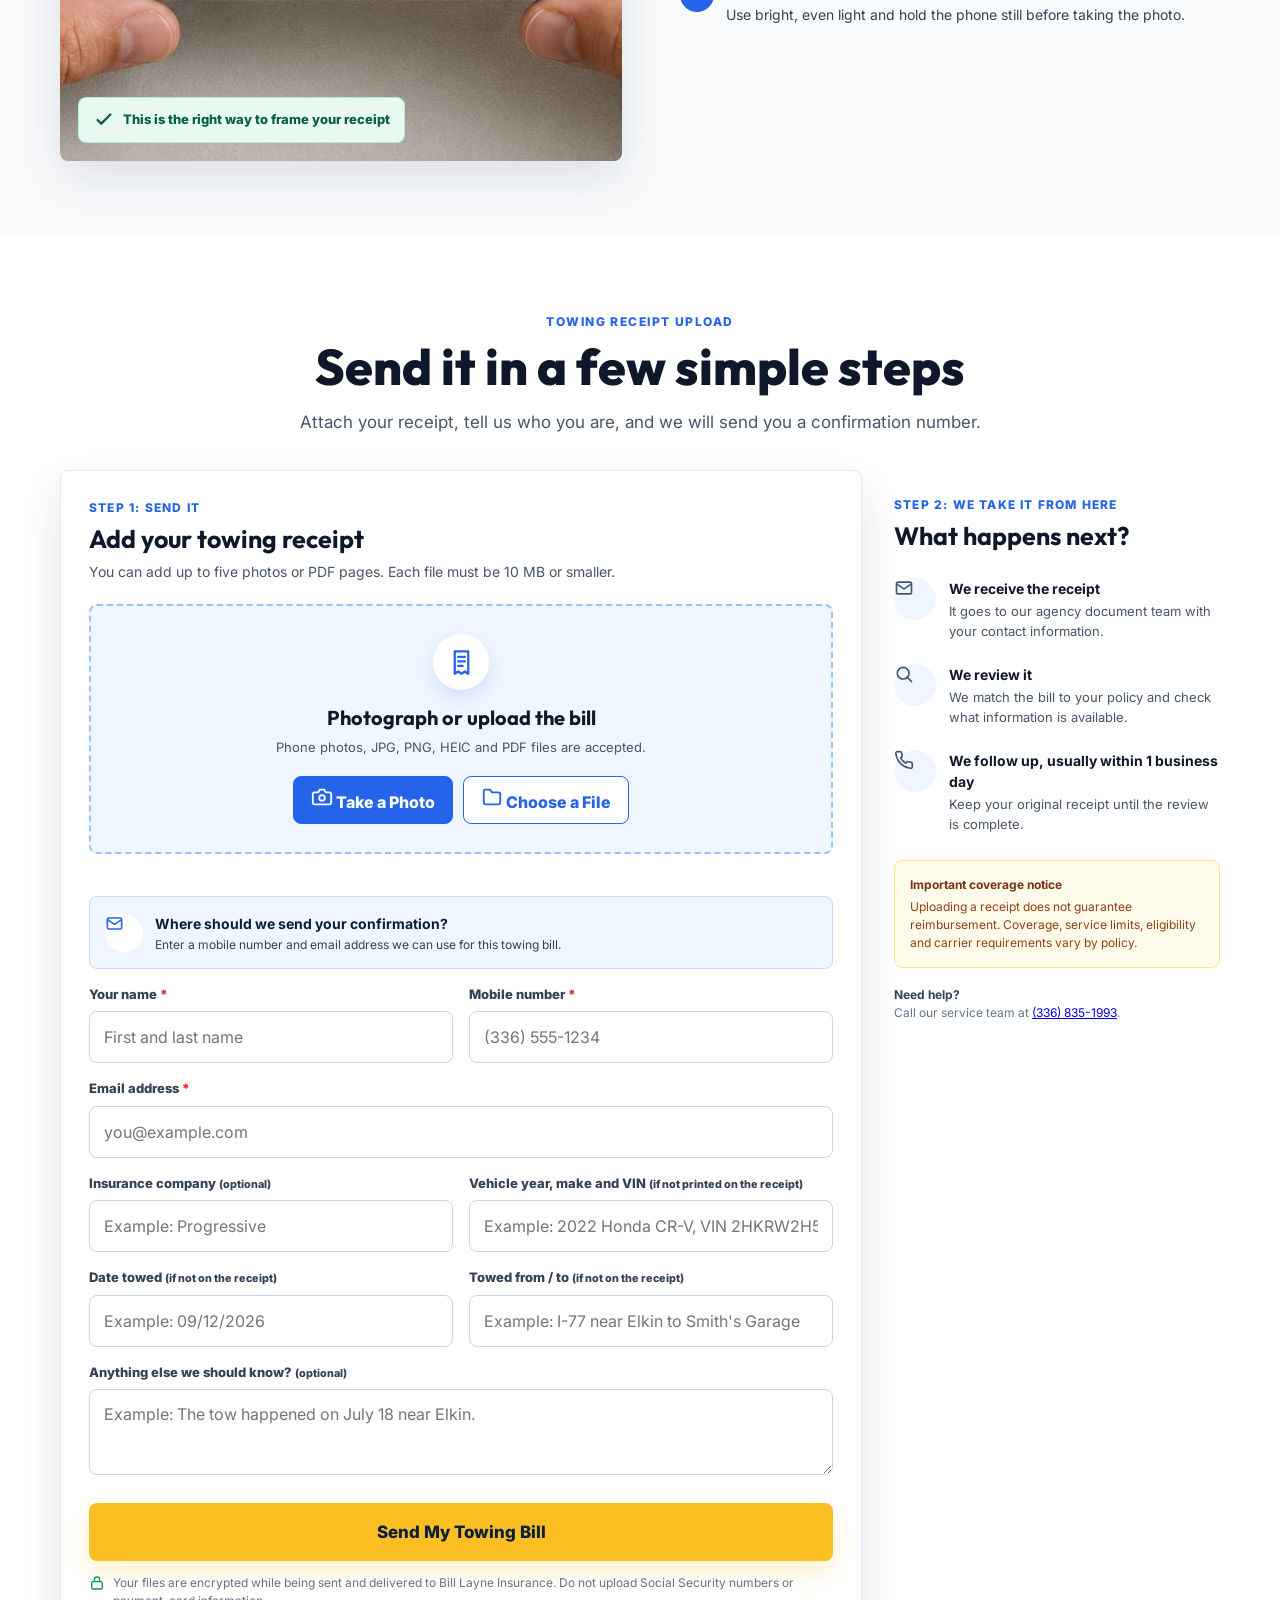
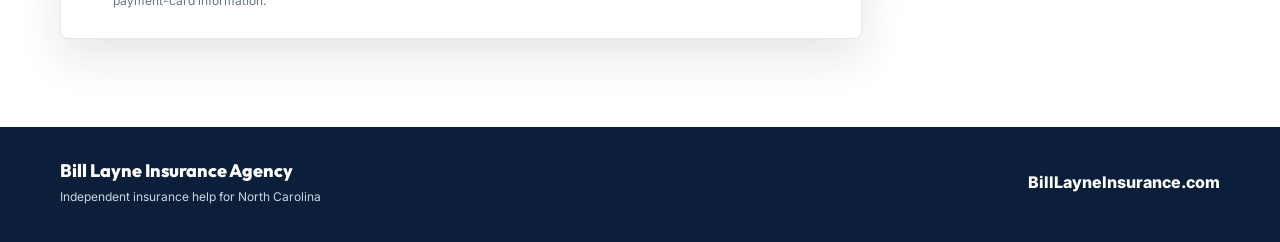
==== commit 097c66b2: "Towing: capture VIN, tow date and route on the form; list receipt requirements in the tow confirmati" ====
--- a/towing/index.html
+++ b/towing/index.html
@@ -508,8 +508,16 @@
                 <input id="carrier" name="carrier" type="text" autocomplete="off" placeholder="Example: Progressive">
               </div>
               <div class="field">
-                <label for="vehicle">Vehicle <small>(optional)</small></label>
-                <input id="vehicle" name="vehicle" type="text" autocomplete="off" placeholder="Example: 2022 Honda CR-V">
+                <label for="vehicle">Vehicle year, make and VIN <small>(if not printed on the receipt)</small></label>
+                <input id="vehicle" name="vehicle" type="text" autocomplete="off" placeholder="Example: 2022 Honda CR-V, VIN 2HKRW2H5...">
+              </div>
+              <div class="field">
+                <label for="towDate">Date towed <small>(if not on the receipt)</small></label>
+                <input id="towDate" name="towDate" type="text" inputmode="numeric" autocomplete="off" placeholder="Example: 09/12/2026">
+              </div>
+              <div class="field">
+                <label for="towRoute">Towed from / to <small>(if not on the receipt)</small></label>
+                <input id="towRoute" name="towRoute" type="text" autocomplete="off" placeholder="Example: I-77 near Elkin to Smith's Garage">
               </div>
               <div class="field wide">
                 <label for="notes">Anything else we should know? <small>(optional)</small></label>
@@ -806,8 +814,10 @@
           }
           const carrier = document.getElementById('carrier').value.trim();
           const vehicle = document.getElementById('vehicle').value.trim();
+          const towDate = document.getElementById('towDate').value.trim();
+          const towRoute = document.getElementById('towRoute').value.trim();
           const customerNotes = document.getElementById('notes').value.trim();
-          const notes = [carrier ? 'Insurance company: ' + carrier : '', vehicle ? 'Vehicle: ' + vehicle : '', customerNotes].filter(Boolean).join('\n');
+          const notes = [carrier ? 'Insurance company: ' + carrier : '', vehicle ? 'Vehicle / VIN: ' + vehicle : '', towDate ? 'Date towed: ' + towDate : '', towRoute ? 'Towed from / to: ' + towRoute : '', customerNotes].filter(Boolean).join('\n');
           const payload = {
             name: document.getElementById('fullName').value.trim(),
             email: document.getElementById('email').value.trim(),
